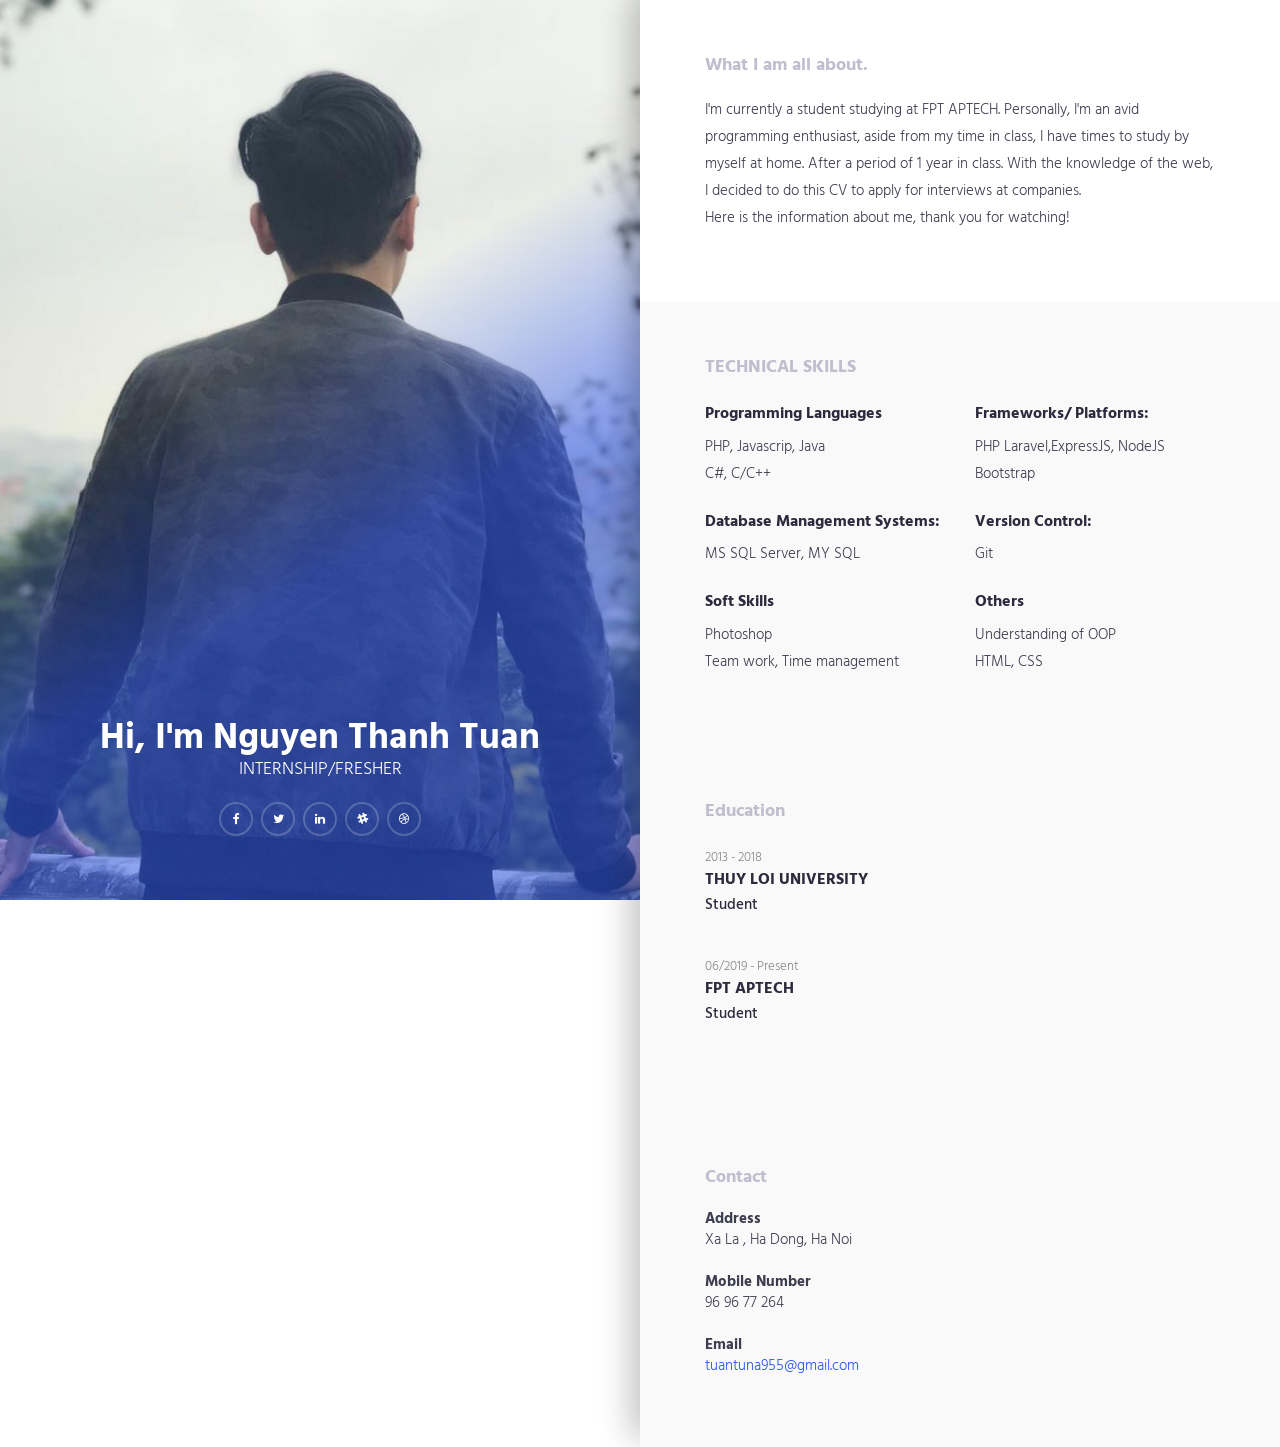
==== index.html @ 6cab4f97 "Profile" ====
<!DOCTYPE html>
<html>
<head>
    <meta charset="utf-8">
    <meta http-equiv="X-UA-Compatible" content="IE=edge">
    <meta name="viewport" content="width=device-width, initial-scale=1">
    <!-- The above 3 meta tags *must* come first in the head; any other head content must come *after* these tags -->
    <title>Online CV - Professional HTML CSS Resume Website Template</title>

    <!-- favicon -->
    <link href="favicon.png" rel=icon>

    <!-- web-fonts -->
    <link href="https://fonts.googleapis.com/css?family=Hind:300,400,500,600,700" rel="stylesheet">

    <!-- font-awesome -->
    <link href="css/font-awesome.min.css" rel="stylesheet">

    <!-- Bootstrap -->
    <link href="css/bootstrap.min.css" rel="stylesheet">

    <!-- Style CSS -->
    <link href="css/style.css" rel="stylesheet">

    <!-- HTML5 shim and Respond.js for IE8 support of HTML5 elements and media queries -->
    <!-- WARNING: Respond.js doesn't work if you view the page via file:// -->
    <!--[if lt IE 9]>
    <script src="https://oss.maxcdn.com/html5shiv/3.7.2/html5shiv.min.js"></script>
    <script src="https://oss.maxcdn.com/respond/1.4.2/respond.min.js"></script>
    <![endif]-->
</head>
<body id="page-top" data-spy="scroll" data-target=".navbar">
<div id="main-wrapper">
<!-- Page Preloader -->
<div id="preloader">
    <div id="status">
        <div class="status-mes"></div>
    </div>
</div>

<div class="columns-block">
<div class="left-col-block blocks">
    <header class="header">
        <div class="content text-center">
            <h1>Hi, I'm Nguyen Thanh Tuan</h1>

            <p class="lead">INTERNSHIP/FRESHER</p>
            <ul class="social-icon">
                <li><a href="#"><i class="fa fa-facebook" aria-hidden="true"></i></a></li>
                <li><a href="#"><i class="fa fa-twitter" aria-hidden="true"></i></a></li>
                <li><a href="#"><i class="fa fa-linkedin" aria-hidden="true"></i></a></li>
                <li><a href="#"><i class="fa fa-slack" aria-hidden="true"></i></a></li>
                <li><a href="#"><i class="fa fa-dribbble" aria-hidden="true"></i></a></li>
            </ul>
        </div>
        <div class="profile-img"></div>
    </header>
    <!-- .header-->
</div>


<div class="right-col-block blocks">
<section class="intro section-wrapper">
    <div class="container-fluid">
        <div class="row">
            <div class="col-md-12">
                <div class="section-title">
                    <h2>What I am all about.</h2>
                </div>
            </div>
            <div class="col-md-12">
                <p>
                    I'm currently a student studying at FPT APTECH. Personally,
                    I'm an avid programming enthusiast, aside from my time in class,
                    I have times to study by myself at home. After a period of 1 year in class. With the knowledge of the web,
                    I decided to do this CV to apply for interviews at companies. <br/>
                    Here is the information about me, thank you for watching!
                </p>

            </div>
        </div>
    </div>
</section>


<section class="expertise-wrapper section-wrapper gray-bg">
    <div class="container-fluid">
        <div class="row">
            <div class="col-md-12">
                <div class="section-title">
                    <h2>TECHNICAL SKILLS</h2>
                </div>
            </div>
        </div>
        <!-- .row -->

        <div class="row">
            <div class="col-md-6">
                <div class="expertise-item">
                    <h3>Programming Languages</h3>

                    <ul>
                        <li>PHP, Javascrip, Java</li>
                        <li>C#, C/C++</li>
                    </ul>
                </div>
            </div>
            <div class="col-md-6">
                <div class="expertise-item">
                    <h3>Frameworks/ Platforms:</h3>

                    <ul>
                        <li>PHP Laravel,ExpressJS, NodeJS</li>
                        <li>Bootstrap</li>
                    </ul>
                </div>
            </div>

        </div>
        <!-- .row -->
        <div class="row">
            <div class="col-md-6">
                <div class="expertise-item">
                    <h3>Database Management
                        Systems:</h3>

                    <ul>
                        <li>MS SQL Server, MY SQL</li>
                    </ul>
                </div>
            </div>

            <div class="col-md-6">
                <div class="expertise-item">
                    <h3>Version Control:</h3>

                    <ul>Git</ul>
                </div>
            </div>
            <div class="col-md-6">
                <div class="expertise-item">
                    <h3>Soft Skills</h3>

                    <ul>
                        <li>Photoshop</li>
                        <li>Team work, Time management</li>
                    </ul>
                </div>
            </div>
            <div class="col-md-6">
                <div class="expertise-item">
                    <h3>Others</h3>

                    <ul>
                        <li>Understanding of OOP</li>
                        <li>HTML, CSS</li>
                    </ul>
                </div>
            </div>

        </div>
        <!-- .row -->
    </div>
    <!--.container-fluid-->
</section>
<!-- .expertise-wrapper -->

<!-- .skills-wrapper -->

<section class="section-wrapper section-experience gray-bg">
    <div class="container-fluid">
        <div class="row">
            <div class="col-md-12">
                <div class="section-title"><h2>Education</h2></div>
            </div>
        </div>
        <!--.row-->
        <div class="row">
            <div class="col-md-12">
                <div class="content-item">
                    <small>2013 - 2018</small>
                    <h3>Thuy Loi University</h3>
                    <h4>Student</h4>
                </div>
                <!-- .experience-item -->
                <div class="content-item">
                    <small>06/2019 - Present</small>
                    <h3>FPT APTECH</h3>
                    <h4>Student</h4>
                </div>
            </div>
        </div>
        <!--.row-->
    </div>
    <!-- .container-fluid -->

</section>
<section class="section-contact section-wrapper gray-bg">
    <div class="container-fluid">
        <div class="row">
            <div class="col-md-12">
                <div class="section-title">
                    <h2>Contact</h2>
                </div>
            </div>
        </div>
        <!--.row-->
        <div class="row">
            <div class="col-md-12">
                <address>
                    <strong>Address</strong><br>
                    Xa La , Ha Dong, Ha Noi<br>
                </address>
                <address>
                    <strong>Mobile Number</strong><br>
                    96 96 77 264
                </address>
                <address>
                    <strong>Email</strong><br>
                    <a href="mailto:#">tuantuna955@gmail.com</a>
                </address>
            </div>
        </div>
    </div>
    <!--.container-fluid-->
</section>
<!--.section-contact-->


</div>
<!-- .right-col-block -->
</div>
<!-- .columns-block -->
</div>
<!-- #main-wrapper -->

<!-- jquery -->
<script src="js/jquery-2.1.4.min.js"></script>

<!-- Bootstrap -->
<script src="js/bootstrap.min.js"></script>
<script src="js/scripts.js"></script>
</body>
</html>
---- css/style.css ----
/*
Template Name: Online CV
Description: HTML5 / CSS3 One Page
Version: 1.0
Author: themehippo.com
*/

/*------------------------------------------------------------------
# [Color codes]

# Body  (text): #3a4750
# Heading Color #444444
# Theme Color (link color) #82b541
# Mid grey (sub header) #f4f4f4
# Background Color #ffffff
# -------------------------------------------------------------------*/

body {
    font-family : 'Hind', sans-serif;
    font-size   : 15px;
    line-height : 1.8em;
    color       : #3d3d50;
    font-weight : 300;
    background  : #ffffff;
    }

/* --------------------------------------
 * Global Typography
 *------------------------------------------*/

h1, h2, h3, h4, h5, h6 {
    margin : 0 0 15px;
    color  : #2b2b3d;
    }

h1 {
    font-size   : 26px;
    line-height : 1.8em;
    font-weight : 700;
    }

h2 {
    font-size   : 18px;
    line-height : 1.8em;
    font-weight : 700;
    }

h3 {
    font-size   : 16px;
    line-height : 1.8em;
    font-weight : 500;
    }

h4 {
    font-size   : 15px;
    line-height : 1.8em;
    font-weight : 500;
    }

h5 {
    font-size   : 15px;
    line-height : 1.5em;
    font-weight : 500;
    }

h6 {
    font-size   : 15px;
    line-height : 1.5em;
    }

/* --------------------------------------
 * LINK STYLE
 *------------------------------------------*/
a {
    color              : #2a54f5;
    text-decoration    : none;
    -webkit-transition : all 0.3s ease 0s;
    -moz-transition    : all 0.3s ease 0s;
    -o-transition      : all 0.3s ease 0s;
    transition         : all 0.3s ease 0s;
    }

a,
a:active,
a:focus,
a:active {
    text-decoration : none;
    outline         : none
    }

a:hover,
a:focus {
    text-decoration : none;
    color           : #2a54f5;
    }

p {
    margin-bottom : 20px;
    }

ul {
    margin     : 0;
    padding    : 0;
    list-style : none;
    }

/*------------------
 * Button Style
 *------------------*/
.btn {
    padding        : 14px 30px 11px;
    margin-bottom  : 0;
    font-size      : 14px;
    font-weight    : 500;
    border-radius  : 0;
    border         : 0;
    text-transform : uppercase;
    }

.btn-lg {
    font-weight : 700;
    font-size   : 24px;
    padding     : 15px 30px;
    }

/*btn-primary*/
.btn-primary {
    background-color : #2a54f5;
    }

.btn-primary:hover,
.btn-primary:focus,
.btn-primary:active:focus {
    background : #1e3eb5;
    }

/*btn-default*/
.btn-default {
    color            : #2a54f5;
    background-color : transparent;
    border           : 2px solid #2a54f5;
    }

.btn-default:hover,
.btn-default:focus,
.btn-default:active:focus {
    background   : #2a54f5;
    color        : #ffffff;
    border-color : #2a54f5;
    }

button:focus,
.btn:focus,
.btn:active:focus {
    outline : none;
    }

/* --------------------
 * Column Block
 * -------------------*/

.columns-block {
    flex-wrap         : wrap;
    display           : -webkit-box;
    display           : -moz-box;
    display           : -ms-flexbox;
    display           : -webkit-flex;
    display           : flex;
    -webkit-flex-flow : row wrap;
    justify-content   : space-around;
    }

.blocks {
    box-sizing : border-box;
    }

.left-col-block {
    width      : 50%;
    text-align : center;
    overflow   : hidden;
    position   : fixed;
    left       : 0;
    }

.right-col-block {
    width      : 50%;
    position   : absolute;
    right      : 0;
    box-shadow : -10px -10px 30px rgba(0, 0, 0, 0.23);
    }

@media (max-width : 600px) {
    .left-col-block {
        width    : 100%;
        position : relative;
        }

    .right-col-block {
        width      : 100%;
        position   : relative;
        box-shadow : none;
        }
    }

/* --------------------
 * Section Background
 * -------------------*/

.gray-bg {
    background-color : #f9f9f9;
    }

/* --------------------
 *  main Wrapper
 * -------------------*/
#main-wrapper {
    background : #ffffff;
    overflow   : hidden;
    }

/*-------------------
 * Section Wrapper
 *-------------------*/
.section-wrapper {
    padding : 50px;
    }

@media (max-width : 480px) {
    .section-wrapper {
        padding : 30px 20px;
        }
    }

/*---------------------------
* Section Title
*---------------------------*/
.section-title {
    margin-bottom : 15px;
    }

.section-title h2 {
    margin-bottom : 5px;
    color         : #bebece;
    }

/*-----------------------------
 * NAVIGATION & HEADER STYLE
 *-------------------------------*/

.header {
    padding        : 0;
    margin         : 0;
    height         : 100vh;
    vertical-align : middle;
    position       : relative;
    }

.header .profile-img {
    position            : absolute;
    top                 : 0;
    left                : 0;
    z-index             : -1;
    width               : 100%;
    height              : 100%;
    background-image    : url(../img/27972179_1596847533762668_2090416047682532671_n.jpg);
    background-size     : cover;
    background-position : center top;
    }

.header .profile-img:before {
    content    : "";
    position   : absolute;
    left       : 0;
    top        : 0;
    right      : 0;
    bottom     : 0;
    background : linear-gradient(
            -30deg,
            rgba(42, 84, 245, 0.5) 0%,
            rgba(42, 84, 245, 0.5) 40%,
            transparent 60%,
            transparent 100%
    );

    }

.header .content {
    position : absolute;
    bottom   : 0;
    left     : 0;
    right    : 0;
    width    : 100%;
    margin   : 0 auto;
    padding  : 10%;
    }

.header .content h1 {
    font-size   : 36px;
    color       : #ffffff;
    line-height : 1;
    margin      : 0;
    }

.header .content p {
    font-size : 18px;
    color     : #ffffff;
    }

.header .btn {
    margin-top : 40px;
    }

.header .content .social-icon {
    margin  : 0;
    padding : 0;
    display : block;
    }

.header .content .social-icon li {
    display : inline-block;
    margin  : 0 2px;
    }

.header .content .social-icon li a {
    display       : block;
    font-size     : 12px;
    color         : #ffffff;
    width         : 34px;
    height        : 34px;
    line-height   : 33px;
    text-align    : center;
    border-radius : 100%;
    border        : 2px solid rgba(255, 255, 255, .2);
    }

.header .content .social-icon li a:hover {
    border-color : #ffffff;
    }

@media (max-width : 600px) {
    .header .profile-img {
        z-index : 1;
        }

    .header .content {
        z-index : 2;
        }
    }

/*-------------------
 * Intro
 *-------------------*/

.intro {
    }

/*-------------------
 * Expertise
 *-------------------*/
.expertise-item {
    margin-bottom : 20px;
    }

.expertise-item h3 {
    margin-bottom : 5px;
    font-weight   : 700;
    }

/*-------------------
 * Skills Progressbar
 *-------------------*/

.progress-item {
    position : relative;
    }

.progress-item .progress-title {
    font-size     : 15px;
    font-weight   : 400;
    display       : inline-block;
    margin-bottom : 5px;
    }

.progress-item .progress {
    height        : 4px;
    box-shadow    : none;
    border-radius : 5px;
    }

.progress-item .progress-bar {
    background-color : #2a54f5;
    box-shadow       : none;
    text-align       : right;
    }

.progress-item .progress-percent {
    font-size        : 10px;
    background-color : #313131;
    position         : absolute;
    top              : 5px;
    padding          : 0 8px;
    border-radius    : 3px;
    }

.progress-item .progress-percent::before {
    content      : "";
    position     : absolute;
    left         : 0;
    bottom       : -4px;
    border-top   : 6px solid #313131;
    border-right : 8px solid transparent;
    }

/*-------------------
 * Portfolio
 *-------------------*/

.portfolio-item {
    position      : relative;
    display       : block;
    margin-bottom : 30px;
    }

.portfolio-item .portfolio-thumb img {
    height    : auto;
    display   : block;
    max-width : 100%;
    }

.portfolio-item .portfolio-info {
    position   : absolute;
    bottom     : 0;
    padding    : 30px 15px 5px;
    width      : 100%;
    background : -webkit-linear-gradient(
            top,
            transparent 0%,
            rgba(0, 0, 0, 0.5) 100%
    );
    }

.portfolio-item .portfolio-info h3 {
    margin      : 0;
    line-height : 1;
    color       : #ffffff;
    }

.portfolio-item .portfolio-info small {
    color : #ffffff;
    }

.portfolio-item:hover .portfolio-info {
    background : -webkit-linear-gradient(
            top,
            transparent 0%,
            rgba(42, 84, 245, 0.5) 100%
    );
    }

/*-------------------
 * Content Item
 *-------------------*/

.content-item {
    margin-bottom : 40px;
    }

.content-item h3 {
    margin         : 0 0 10px;
    line-height    : 1;
    font-weight    : bold;
    text-transform : uppercase;
    }

.content-item h4 {
    margin      : 0;
    line-height : 1;
    }

.content-item small {
    color : #888888;
    }

/*-------------------
 * Contact
 *-------------------*/

.feedback-form {
    margin-top : 50px;
    }

/*-------------------
 * Form Style
 *-------------------*/
.form-control {
    height        : 50px;
    padding       : 0 20px;
    font-size     : 13px;
    line-height   : 50px;
    color         : #969595;
    border        : 1px solid #cccccc;
    border-radius : 0;
    box-shadow    : none;
    box-sizing    : border-box;
    }

.form-control:focus,
.form-control:active {
    box-shadow : none;
    }

/* --------------------------------------------
 *   Footer
 *---------------------------------------------- */

/* Copyright */

.footer {
    padding : 30px 50px;
    }

.footer .copyright-section {
    font-size : 13px;
    color     : #888888;

    }

.footer .copyright-section .copytext {
    font-weight : 400;
    display     : block;
    }

@media (max-width : 480px) {
    .footer {
        padding : 10px 20px;
        }
    }

/* ====================
 * Preloader
 * ====================*/
#preloader {
    background : #2a54f5;
    bottom     : 0;
    left       : 0;
    position   : fixed;
    right      : 0;
    top        : 0;
    z-index    : 9999;
    }

#status,
.status-mes {
    background-image    : url(../img/puff.svg);
    background-position : center;
    background-repeat   : no-repeat;
    height              : 200px;
    left                : 50%;
    margin              : -100px 0 0 -100px;
    position            : absolute;
    top                 : 50%;
    width               : 200px;
    }

.status-mes {
    background : none;
    left       : 0;
    margin     : 0;
    text-align : center;
    top        : 65%;
    }
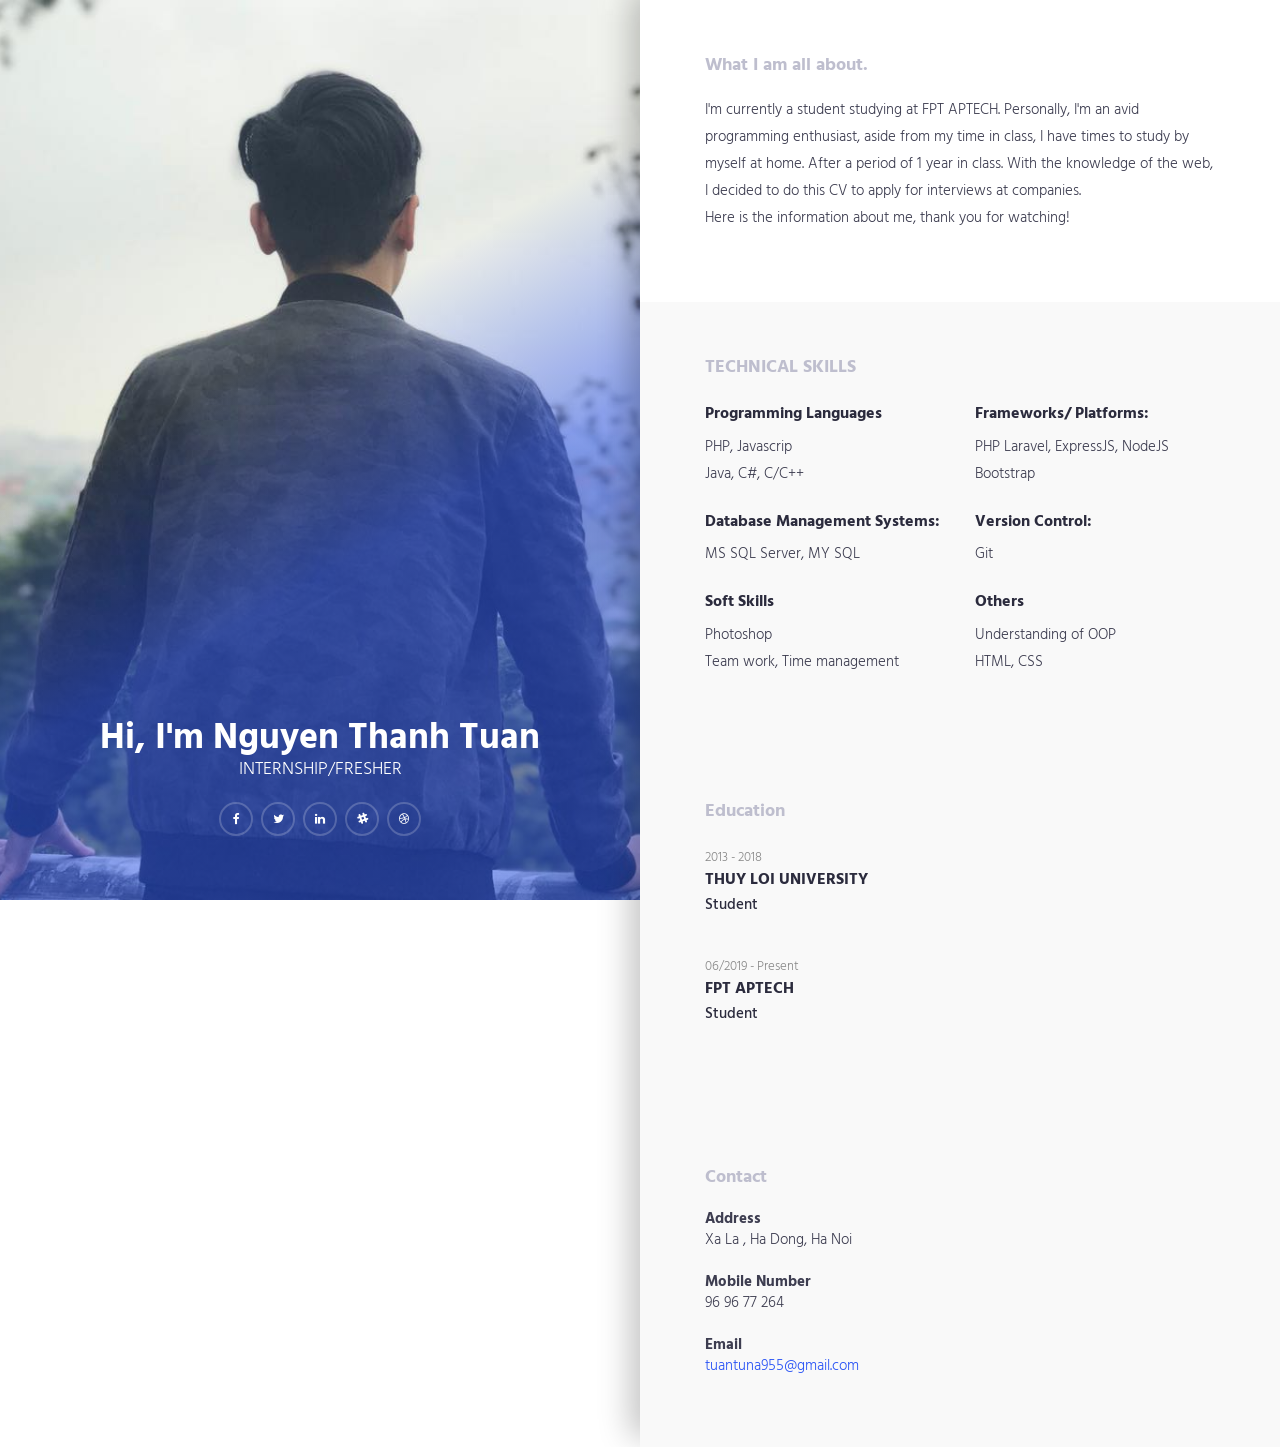
==== commit 0cb185c5: "Profile" ====
--- a/index.html
+++ b/index.html
@@ -100,8 +100,8 @@
                     <h3>Programming Languages</h3>
 
                     <ul>
-                        <li>PHP, Javascrip, Java</li>
-                        <li>C#, C/C++</li>
+                        <li>PHP, Javascrip</li>
+                        <li>Java, C#, C/C++</li>
                     </ul>
                 </div>
             </div>
@@ -110,7 +110,7 @@
                     <h3>Frameworks/ Platforms:</h3>
 
                     <ul>
-                        <li>PHP Laravel,ExpressJS, NodeJS</li>
+                        <li>PHP Laravel, ExpressJS, NodeJS</li>
                         <li>Bootstrap</li>
                     </ul>
                 </div>
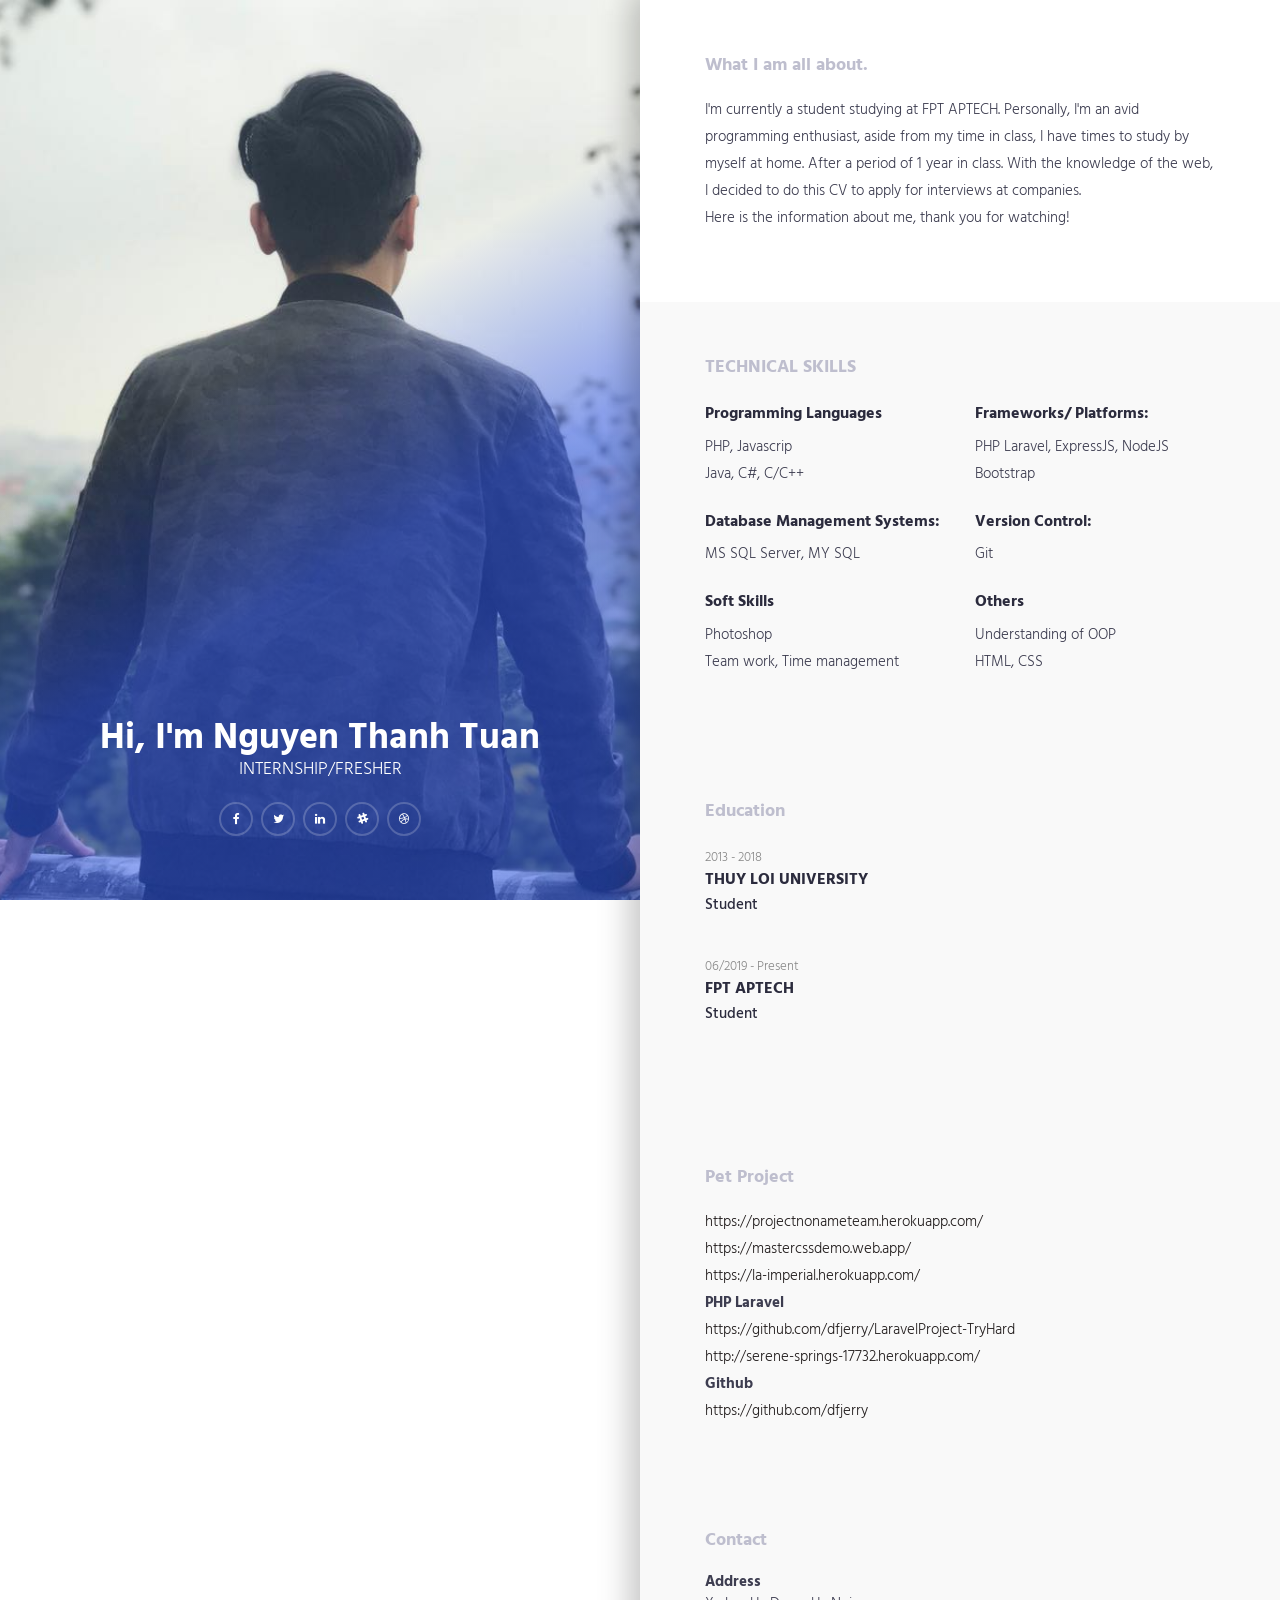
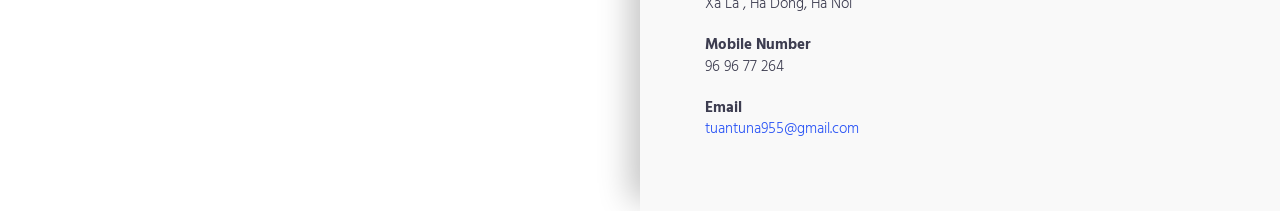
==== commit 4a789dc1: "Profile" ====
--- a/index.html
+++ b/index.html
@@ -195,37 +195,68 @@
     <!-- .container-fluid -->
 
 </section>
+
 <section class="section-contact section-wrapper gray-bg">
     <div class="container-fluid">
         <div class="row">
             <div class="col-md-12">
                 <div class="section-title">
-                    <h2>Contact</h2>
+                    <h2>Pet Project</h2>
                 </div>
             </div>
         </div>
         <!--.row-->
         <div class="row">
             <div class="col-md-12">
-                <address>
-                    <strong>Address</strong><br>
-                    Xa La , Ha Dong, Ha Noi<br>
-                </address>
-                <address>
-                    <strong>Mobile Number</strong><br>
-                    96 96 77 264
-                </address>
-                <address>
-                    <strong>Email</strong><br>
-                    <a href="mailto:#">tuantuna955@gmail.com</a>
-                </address>
+                <ul>
+                    <li><a style="color: #221d1d" href="https://projectnonameteam.herokuapp.com/" target="_blank">https://projectnonameteam.herokuapp.com/</a></li>
+                    <li><a style="color: #221d1d" href="https://mastercssdemo.web.app/" target="_blank">https://mastercssdemo.web.app/</a></li>
+                    <li><a style="color: #221d1d" href="https://la-imperial.herokuapp.com/" target="_blank">https://la-imperial.herokuapp.com/</a></li>
+                    <ul>
+                        <b>PHP Laravel</b>
+                        <li><a style="color: #221d1d" href="https://github.com/dfjerry/LaravelProject-TryHard" target="_blank">https://github.com/dfjerry/LaravelProject-TryHard</a></li>
+                        <li><a style="color: #221d1d" href="http://serene-springs-17732.herokuapp.com/" target="_blank">http://serene-springs-17732.herokuapp.com/</a></li>
+                    </ul>
+
+                </ul>
+                <ul><b>Github</b>
+                    <li><a style="color: #221d1d" href="https://github.com/dfjerry" target="_blank">https://github.com/dfjerry</a></li>
+                </ul>
             </div>
         </div>
     </div>
     <!--.container-fluid-->
 </section>
-<!--.section-contact-->
-
+
+    <section class="section-contact section-wrapper gray-bg">
+        <div class="container-fluid">
+            <div class="row">
+                <div class="col-md-12">
+                    <div class="section-title">
+                        <h2>Contact</h2>
+                    </div>
+                </div>
+            </div>
+            <!--.row-->
+            <div class="row">
+                <div class="col-md-12">
+                    <address>
+                        <strong>Address</strong><br>
+                        Xa La , Ha Dong, Ha Noi<br>
+                    </address>
+                    <address>
+                        <strong>Mobile Number</strong><br>
+                        96 96 77 264
+                    </address>
+                    <address>
+                        <strong>Email</strong><br>
+                        <a href="mailto:#">tuantuna955@gmail.com</a>
+                    </address>
+                </div>
+            </div>
+        </div>
+        <!--.container-fluid-->
+    </section>
 
 </div>
 <!-- .right-col-block -->
